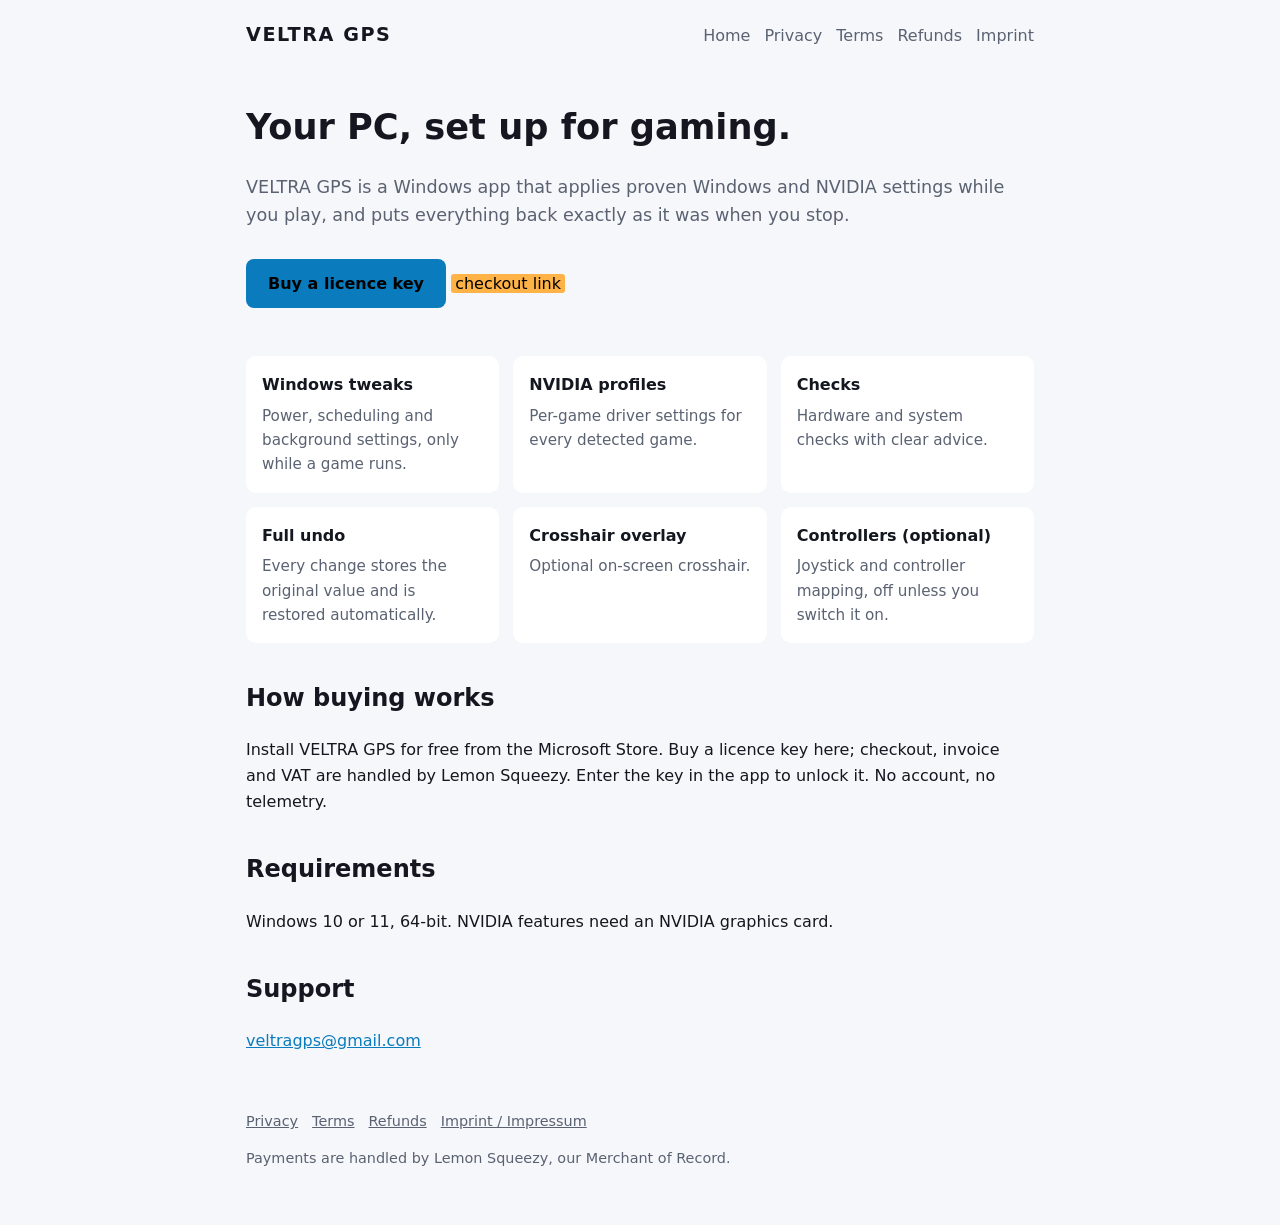
==== docs/index.html @ 332ead5b "Site: product page and legal pages for the shop Adds a small static site under docs for GitHub Pages" ====
<!doctype html>
<html lang="en">
<head>
<meta charset="utf-8">
<meta name="viewport" content="width=device-width,initial-scale=1">
<title>VELTRA GPS</title>
<meta name="description" content="Windows app that sets up your PC for gaming and restores every setting when you stop.">
<link rel="stylesheet" href="style.css">
</head>
<body>
<header><a class="brand" href="index.html">VELTRA GPS</a><nav><a href="index.html">Home</a><a href="privacy.html">Privacy</a><a href="terms.html">Terms</a><a href="refund.html">Refunds</a><a href="imprint.html">Imprint</a></nav></header>
<main>
<section class="hero">
<h1>Your PC, set up for gaming.</h1>
<p>VELTRA GPS is a Windows app that applies proven Windows and NVIDIA settings while you play, and puts everything back exactly as it was when you stop.</p>
<a class="btn" href="#">Buy a licence key</a> <span class="todo">checkout link</span>
</section>
<div class="grid">
<div class="card"><h3>Windows tweaks</h3><p>Power, scheduling and background settings, only while a game runs.</p></div>
<div class="card"><h3>NVIDIA profiles</h3><p>Per-game driver settings for every detected game.</p></div>
<div class="card"><h3>Checks</h3><p>Hardware and system checks with clear advice.</p></div>
<div class="card"><h3>Full undo</h3><p>Every change stores the original value and is restored automatically.</p></div>
<div class="card"><h3>Crosshair overlay</h3><p>Optional on-screen crosshair.</p></div>
<div class="card"><h3>Controllers (optional)</h3><p>Joystick and controller mapping, off unless you switch it on.</p></div>
</div>
<h2>How buying works</h2>
<p>Install VELTRA GPS for free from the Microsoft Store. Buy a licence key here; checkout, invoice and VAT are handled by Lemon Squeezy. Enter the key in the app to unlock it. No account, no telemetry.</p>
<h2>Requirements</h2>
<p>Windows 10 or 11, 64-bit. NVIDIA features need an NVIDIA graphics card.</p>
<h2>Support</h2>
<p><a href="mailto:veltragps@gmail.com">veltragps@gmail.com</a></p>
</main>
<footer><a href="privacy.html">Privacy</a><a href="terms.html">Terms</a><a href="refund.html">Refunds</a><a href="imprint.html">Imprint / Impressum</a><p>Payments are handled by Lemon Squeezy, our Merchant of Record.</p></footer>
</body>
</html>
---- docs/style.css ----
:root{--bg:#0d0f14;--card:#161a22;--text:#e8eaf0;--muted:#9aa3b2;--accent:#5ad1ff;--todo:#ffb347}
@media (prefers-color-scheme:light){:root{--bg:#f6f7fa;--card:#fff;--text:#14171f;--muted:#5a6272;--accent:#0a7bbd}}
*{box-sizing:border-box}
body{margin:0;background:var(--bg);color:var(--text);font:16px/1.6 system-ui,'Segoe UI',sans-serif}
header,main,footer{max-width:820px;margin:0 auto;padding:0 16px}
header{display:flex;flex-wrap:wrap;gap:12px;align-items:center;justify-content:space-between;padding-top:20px}
header a.brand{font-weight:800;letter-spacing:.08em;color:var(--text);text-decoration:none;font-size:1.2rem}
nav a{color:var(--muted);margin-left:14px;text-decoration:none}
nav a:hover{color:var(--accent)}
a{color:var(--accent)}
.hero{padding:48px 0 24px}
.hero h1{font-size:2.2rem;margin:0 0 8px}
.hero p{color:var(--muted);font-size:1.1rem}
.btn{display:inline-block;background:var(--accent);color:#000;font-weight:700;padding:12px 22px;border-radius:8px;text-decoration:none;margin-top:12px}
.grid{display:grid;grid-template-columns:repeat(auto-fit,minmax(220px,1fr));gap:14px;margin:24px 0}
.card{background:var(--card);border-radius:10px;padding:16px}
.card h3{margin:0 0 6px;font-size:1rem}
.card p{margin:0;color:var(--muted);font-size:.95rem}
h2{margin-top:36px}
.todo{background:var(--todo);color:#000;padding:0 4px;border-radius:3px}
.lang{border-top:1px solid var(--muted);margin-top:40px;padding-top:8px}
footer{color:var(--muted);font-size:.9rem;padding:40px 16px}
footer a{color:var(--muted);margin-right:14px}
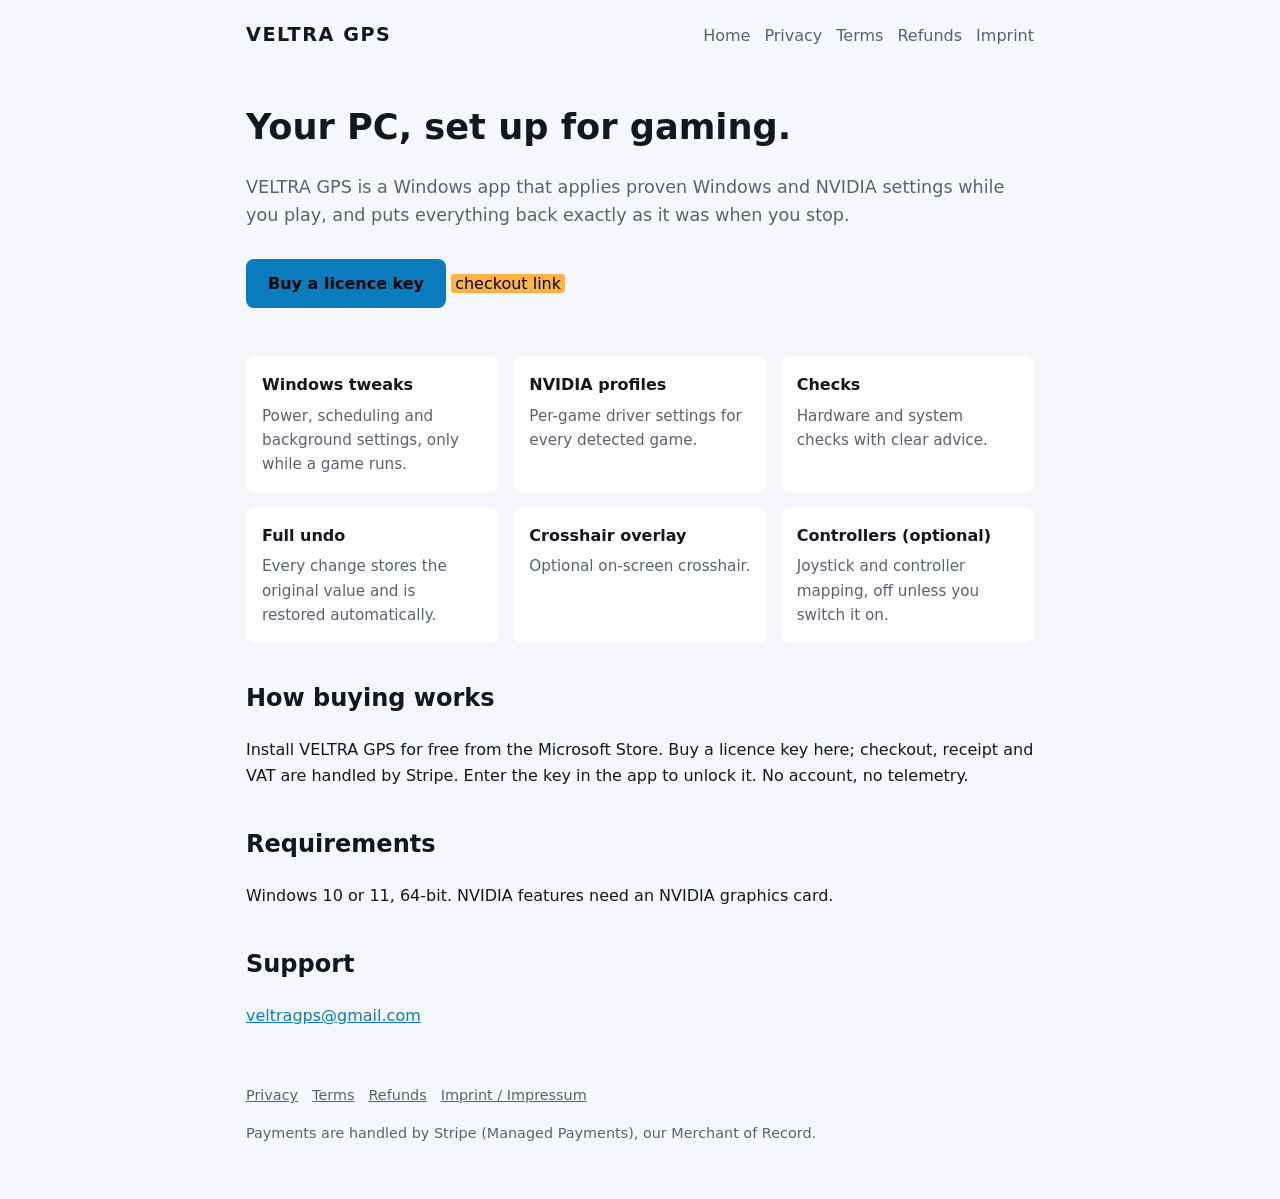
==== commit 59445185: "Site: payments by Stripe, licence keys by Keygen Lemon Squeezy no longer takes new sellers. The prod" ====
--- a/docs/index.html
+++ b/docs/index.html
@@ -24,12 +24,12 @@
 <div class="card"><h3>Controllers (optional)</h3><p>Joystick and controller mapping, off unless you switch it on.</p></div>
 </div>
 <h2>How buying works</h2>
-<p>Install VELTRA GPS for free from the Microsoft Store. Buy a licence key here; checkout, invoice and VAT are handled by Lemon Squeezy. Enter the key in the app to unlock it. No account, no telemetry.</p>
+<p>Install VELTRA GPS for free from the Microsoft Store. Buy a licence key here; checkout, receipt and VAT are handled by Stripe. Enter the key in the app to unlock it. No account, no telemetry.</p>
 <h2>Requirements</h2>
 <p>Windows 10 or 11, 64-bit. NVIDIA features need an NVIDIA graphics card.</p>
 <h2>Support</h2>
 <p><a href="mailto:veltragps@gmail.com">veltragps@gmail.com</a></p>
 </main>
-<footer><a href="privacy.html">Privacy</a><a href="terms.html">Terms</a><a href="refund.html">Refunds</a><a href="imprint.html">Imprint / Impressum</a><p>Payments are handled by Lemon Squeezy, our Merchant of Record.</p></footer>
+<footer><a href="privacy.html">Privacy</a><a href="terms.html">Terms</a><a href="refund.html">Refunds</a><a href="imprint.html">Imprint / Impressum</a><p>Payments are handled by Stripe (Managed Payments), our Merchant of Record.</p></footer>
 </body>
 </html>
